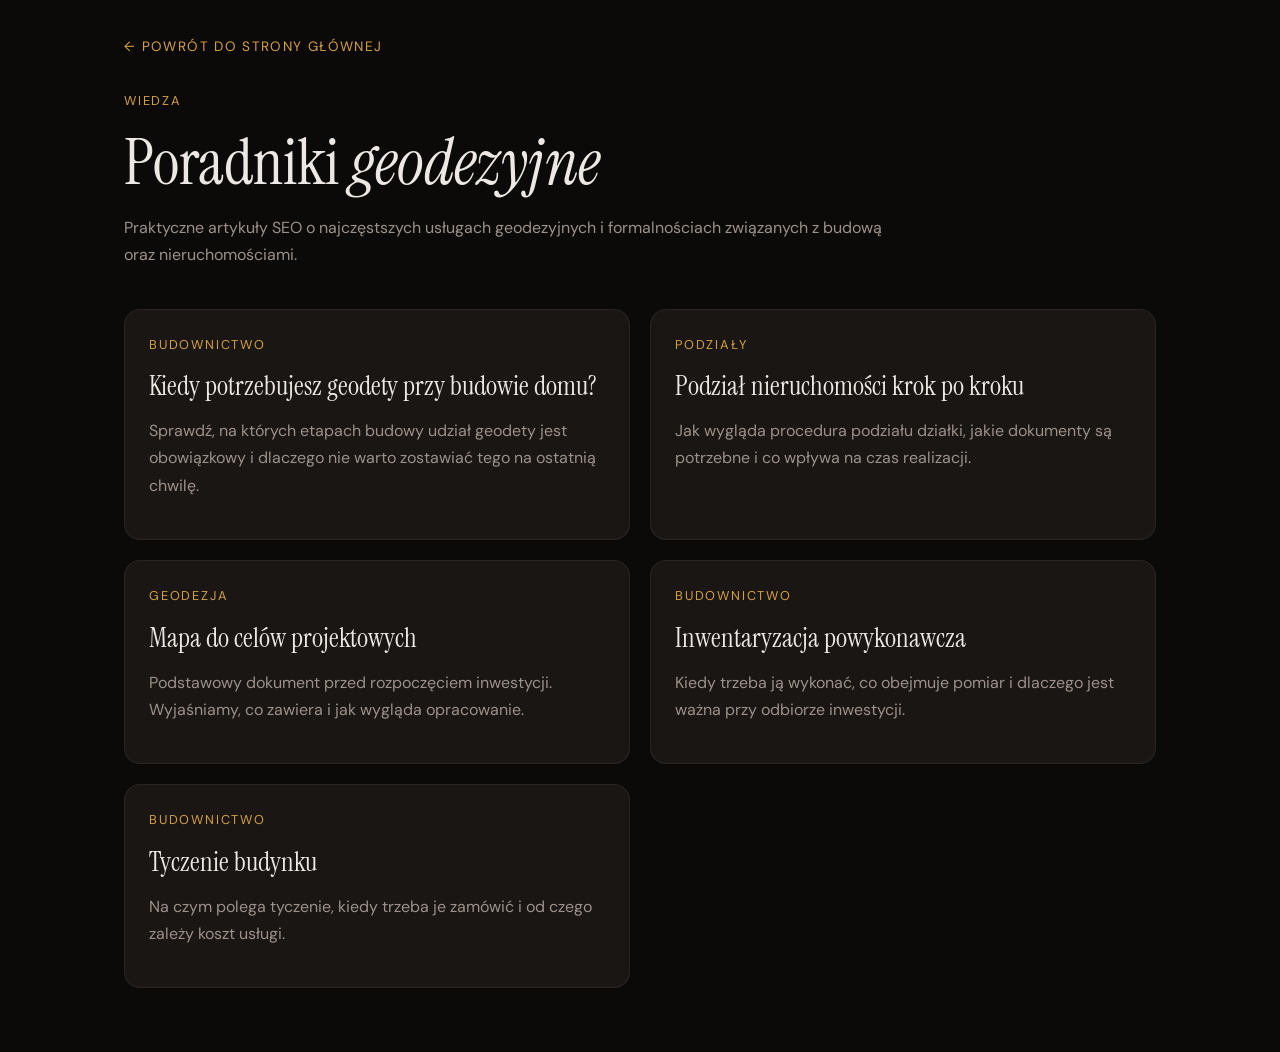
==== blog/index.html @ 5a3bbc7c "feat: publish static geo-mic site" ====
<!DOCTYPE html>
<html lang="pl">
<head>
  <meta charset="UTF-8">
  <meta name="viewport" content="width=device-width, initial-scale=1.0">
  <title>Wiedza — GEO-MIC</title>
  <meta name="description" content="Artykuły i poradniki geodezyjne GEO-MIC. Dowiedz się kiedy potrzebujesz geodety, jak wygląda podział działki i czym jest mapa do celów projektowych.">
  <link rel="canonical" href="https://geo-mic.radom.pl/blog/">
  <link rel="preconnect" href="https://fonts.googleapis.com">
  <link rel="preconnect" href="https://fonts.gstatic.com" crossorigin>
  <link href="https://fonts.googleapis.com/css2?family=DM+Sans:wght@400;500;700&family=Instrument+Serif:ital@0;1&display=swap" rel="stylesheet">
  <link rel="stylesheet" href="style.css">
</head>
<body>
  <div class="wrap">
    <a class="back-link" href="../index.html">← Powrót do strony głównej</a>
    <div class="eyebrow">Wiedza</div>
    <h1>Poradniki <em>geodezyjne</em></h1>
    <p class="lead">Praktyczne artykuły SEO o najczęstszych usługach geodezyjnych i formalnościach związanych z budową oraz nieruchomościami.</p>

    <div class="grid">
      <a class="card" href="kiedy-potrzebujesz-geodety-przy-budowie-domu.html">
        <div class="eyebrow">Budownictwo</div>
        <h2>Kiedy potrzebujesz geodety przy budowie domu?</h2>
        <p>Sprawdź, na których etapach budowy udział geodety jest obowiązkowy i dlaczego nie warto zostawiać tego na ostatnią chwilę.</p>
      </a>
      <a class="card" href="podzial-nieruchomosci-krok-po-kroku.html">
        <div class="eyebrow">Podziały</div>
        <h2>Podział nieruchomości krok po kroku</h2>
        <p>Jak wygląda procedura podziału działki, jakie dokumenty są potrzebne i co wpływa na czas realizacji.</p>
      </a>
      <a class="card" href="mapa-do-celow-projektowych.html">
        <div class="eyebrow">Geodezja</div>
        <h2>Mapa do celów projektowych</h2>
        <p>Podstawowy dokument przed rozpoczęciem inwestycji. Wyjaśniamy, co zawiera i jak wygląda opracowanie.</p>
      </a>
      <a class="card" href="inwentaryzacja-powykonawcza.html">
        <div class="eyebrow">Budownictwo</div>
        <h2>Inwentaryzacja powykonawcza</h2>
        <p>Kiedy trzeba ją wykonać, co obejmuje pomiar i dlaczego jest ważna przy odbiorze inwestycji.</p>
      </a>
      <a class="card" href="tyczenie-budynku.html">
        <div class="eyebrow">Budownictwo</div>
        <h2>Tyczenie budynku</h2>
        <p>Na czym polega tyczenie, kiedy trzeba je zamówić i od czego zależy koszt usługi.</p>
      </a>
    </div>
  </div>
</body>
</html>
---- blog/style.css ----
:root {
  --bg-primary: #0c0a08;
  --bg-card: #1a1614;
  --text-primary: #ede8e3;
  --text-secondary: #9b918a;
  --accent: #d4a043;
  --border: rgba(155, 145, 138, 0.12);
  --font-display: 'Instrument Serif', Georgia, serif;
  --font-body: 'DM Sans', system-ui, sans-serif;
}

* { box-sizing: border-box; }
html { scroll-behavior: smooth; }
body {
  margin: 0;
  font-family: var(--font-body);
  background: var(--bg-primary);
  color: var(--text-primary);
  line-height: 1.7;
}

a { color: inherit; }

.wrap {
  max-width: 1080px;
  margin: 0 auto;
  padding: 2rem 1.5rem 4rem;
}

.back-link {
  display: inline-block;
  margin-bottom: 2rem;
  color: var(--accent);
  text-decoration: none;
  font-size: 0.85rem;
  letter-spacing: 0.1em;
  text-transform: uppercase;
}

.eyebrow {
  color: var(--accent);
  font-size: 0.8rem;
  letter-spacing: 0.14em;
  text-transform: uppercase;
  margin-bottom: 1rem;
}

h1, h2 {
  font-family: var(--font-display);
  font-weight: 400;
  line-height: 1.1;
}

h1 {
  font-size: clamp(2.4rem, 5vw, 4rem);
  margin: 0 0 1rem;
}

h2 {
  font-size: clamp(1.7rem, 3vw, 2.3rem);
  margin-top: 2.5rem;
  margin-bottom: 0.75rem;
}

.lead, .meta, p, li { color: var(--text-secondary); }

.lead {
  max-width: 760px;
  margin-bottom: 2.5rem;
}

.grid {
  display: grid;
  grid-template-columns: repeat(2, minmax(0, 1fr));
  gap: 1.25rem;
}

.card {
  border: 1px solid var(--border);
  background: var(--bg-card);
  padding: 1.5rem;
  text-decoration: none;
  border-radius: 16px;
}

.card h2 {
  margin-top: 0.2rem;
  margin-bottom: 0.75rem;
  font-size: 1.7rem;
}

.article {
  max-width: 760px;
}

.cta {
  margin-top: 3rem;
  padding: 1.5rem;
  border: 1px solid var(--border);
  border-radius: 16px;
  background: var(--bg-card);
}

.btn {
  display: inline-block;
  margin-top: 0.75rem;
  padding: 0.85rem 1.4rem;
  background: var(--accent);
  color: var(--bg-primary);
  text-decoration: none;
  border-radius: 10px;
  font-weight: 700;
}

@media (max-width: 768px) {
  .grid { grid-template-columns: 1fr; }
}
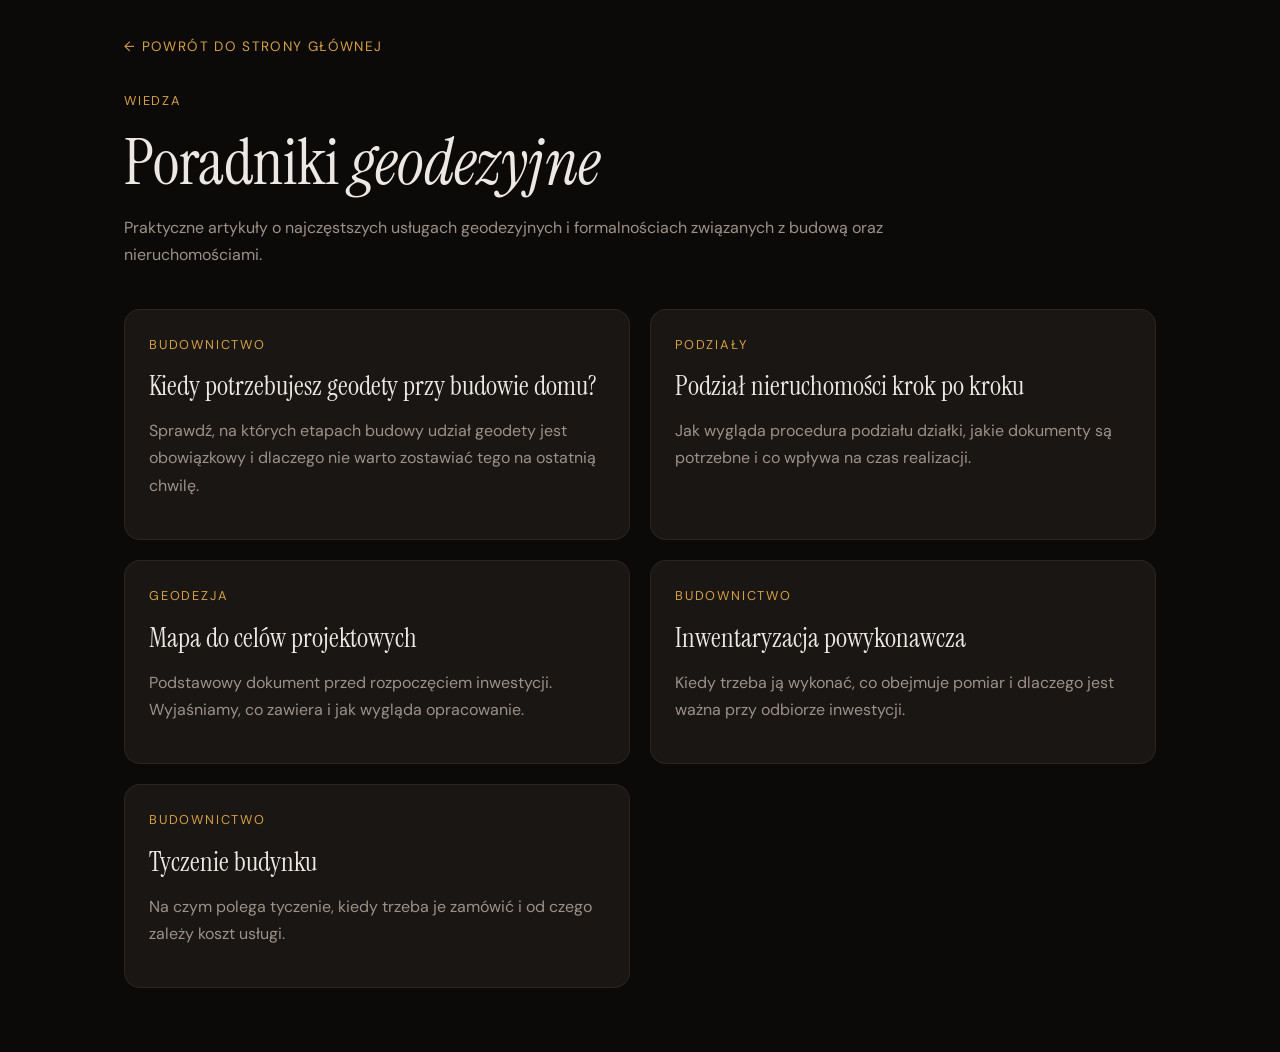
==== commit eeed2276: "feat: pre-launch SEO fixes — diacritics, schema, security, meta, AI readiness - Przywrócono polskie " ====
--- a/blog/index.html
+++ b/blog/index.html
@@ -3,7 +3,7 @@
 <head>
   <meta charset="UTF-8">
   <meta name="viewport" content="width=device-width, initial-scale=1.0">
-  <title>Wiedza — GEO-MIC</title>
+  <title>Poradniki geodezyjne — GEO-MIC Radom</title>
   <meta name="description" content="Artykuły i poradniki geodezyjne GEO-MIC. Dowiedz się kiedy potrzebujesz geodety, jak wygląda podział działki i czym jest mapa do celów projektowych.">
   <link rel="canonical" href="https://geo-mic.radom.pl/blog/">
   <link rel="preconnect" href="https://fonts.googleapis.com">
@@ -16,7 +16,7 @@
     <a class="back-link" href="../index.html">← Powrót do strony głównej</a>
     <div class="eyebrow">Wiedza</div>
     <h1>Poradniki <em>geodezyjne</em></h1>
-    <p class="lead">Praktyczne artykuły SEO o najczęstszych usługach geodezyjnych i formalnościach związanych z budową oraz nieruchomościami.</p>
+    <p class="lead">Praktyczne artykuły o najczęstszych usługach geodezyjnych i formalnościach związanych z budową oraz nieruchomościami.</p>
 
     <div class="grid">
       <a class="card" href="kiedy-potrzebujesz-geodety-przy-budowie-domu.html">
